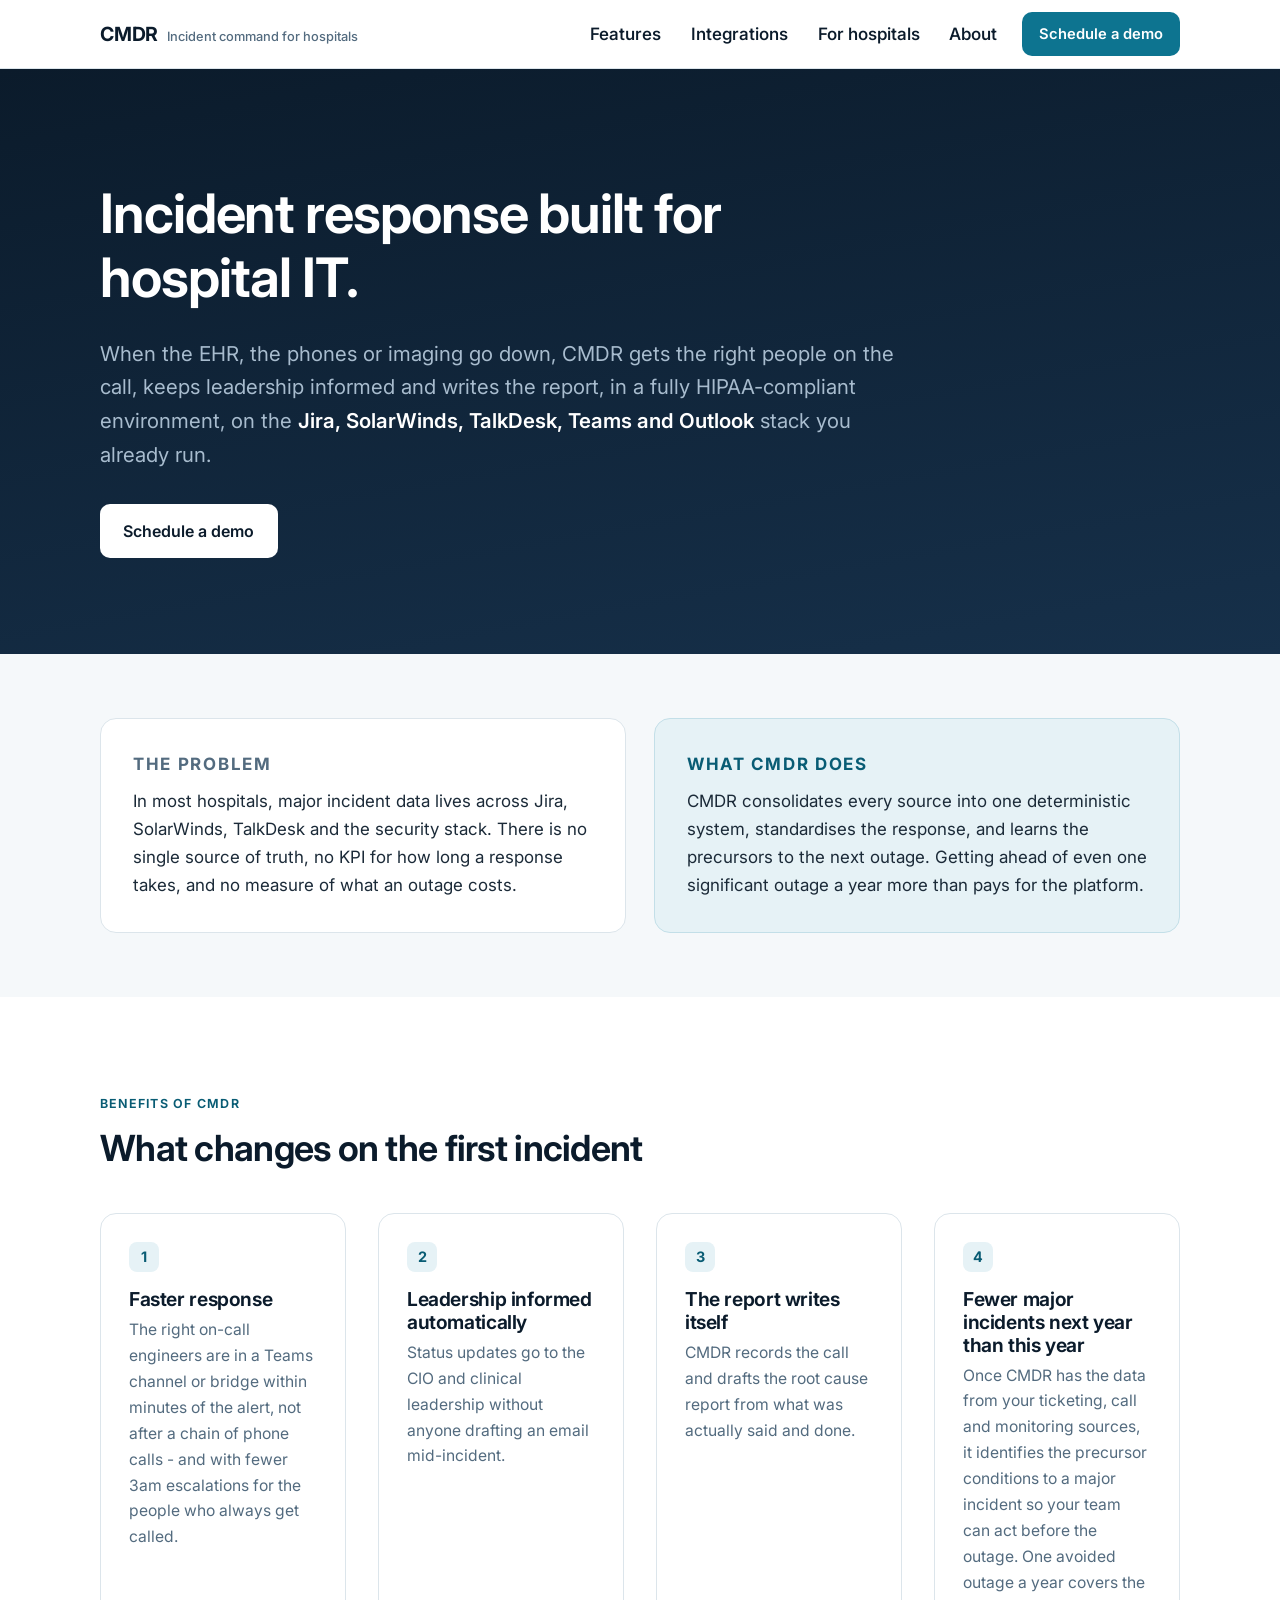
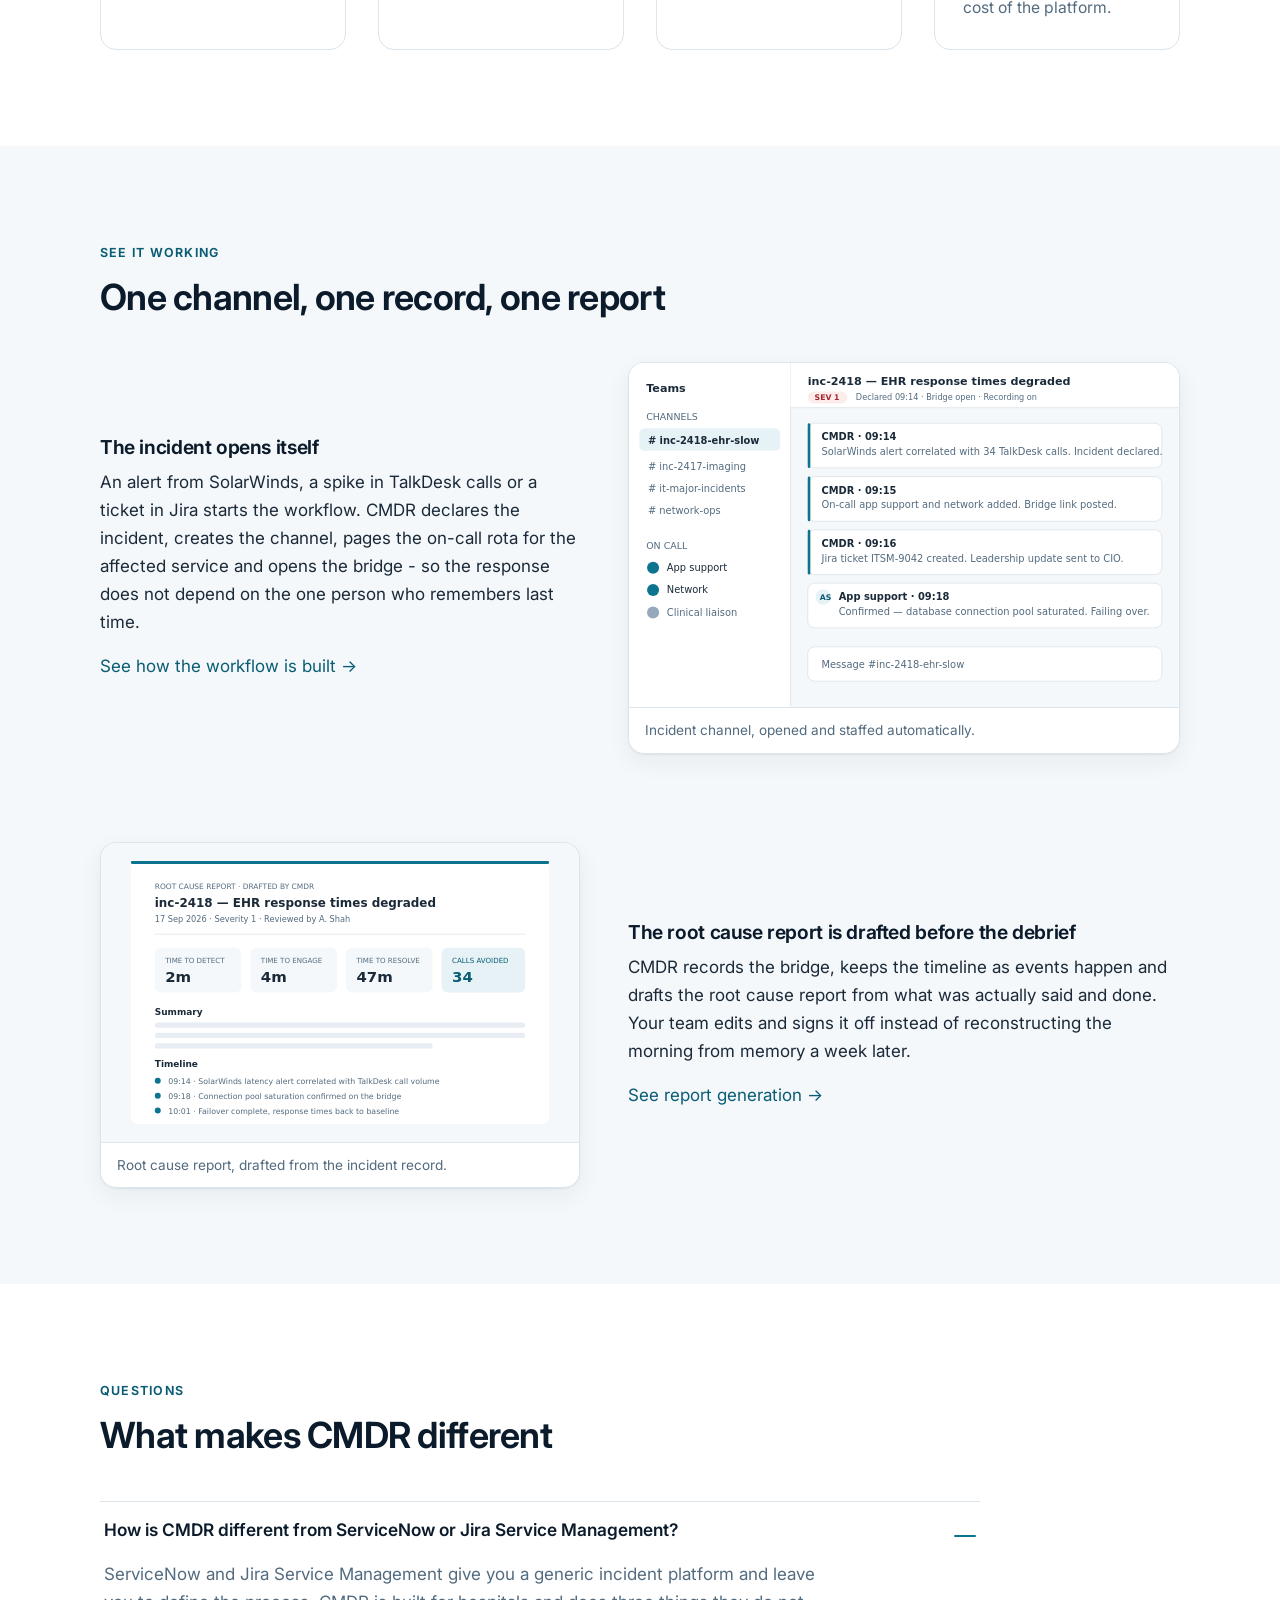
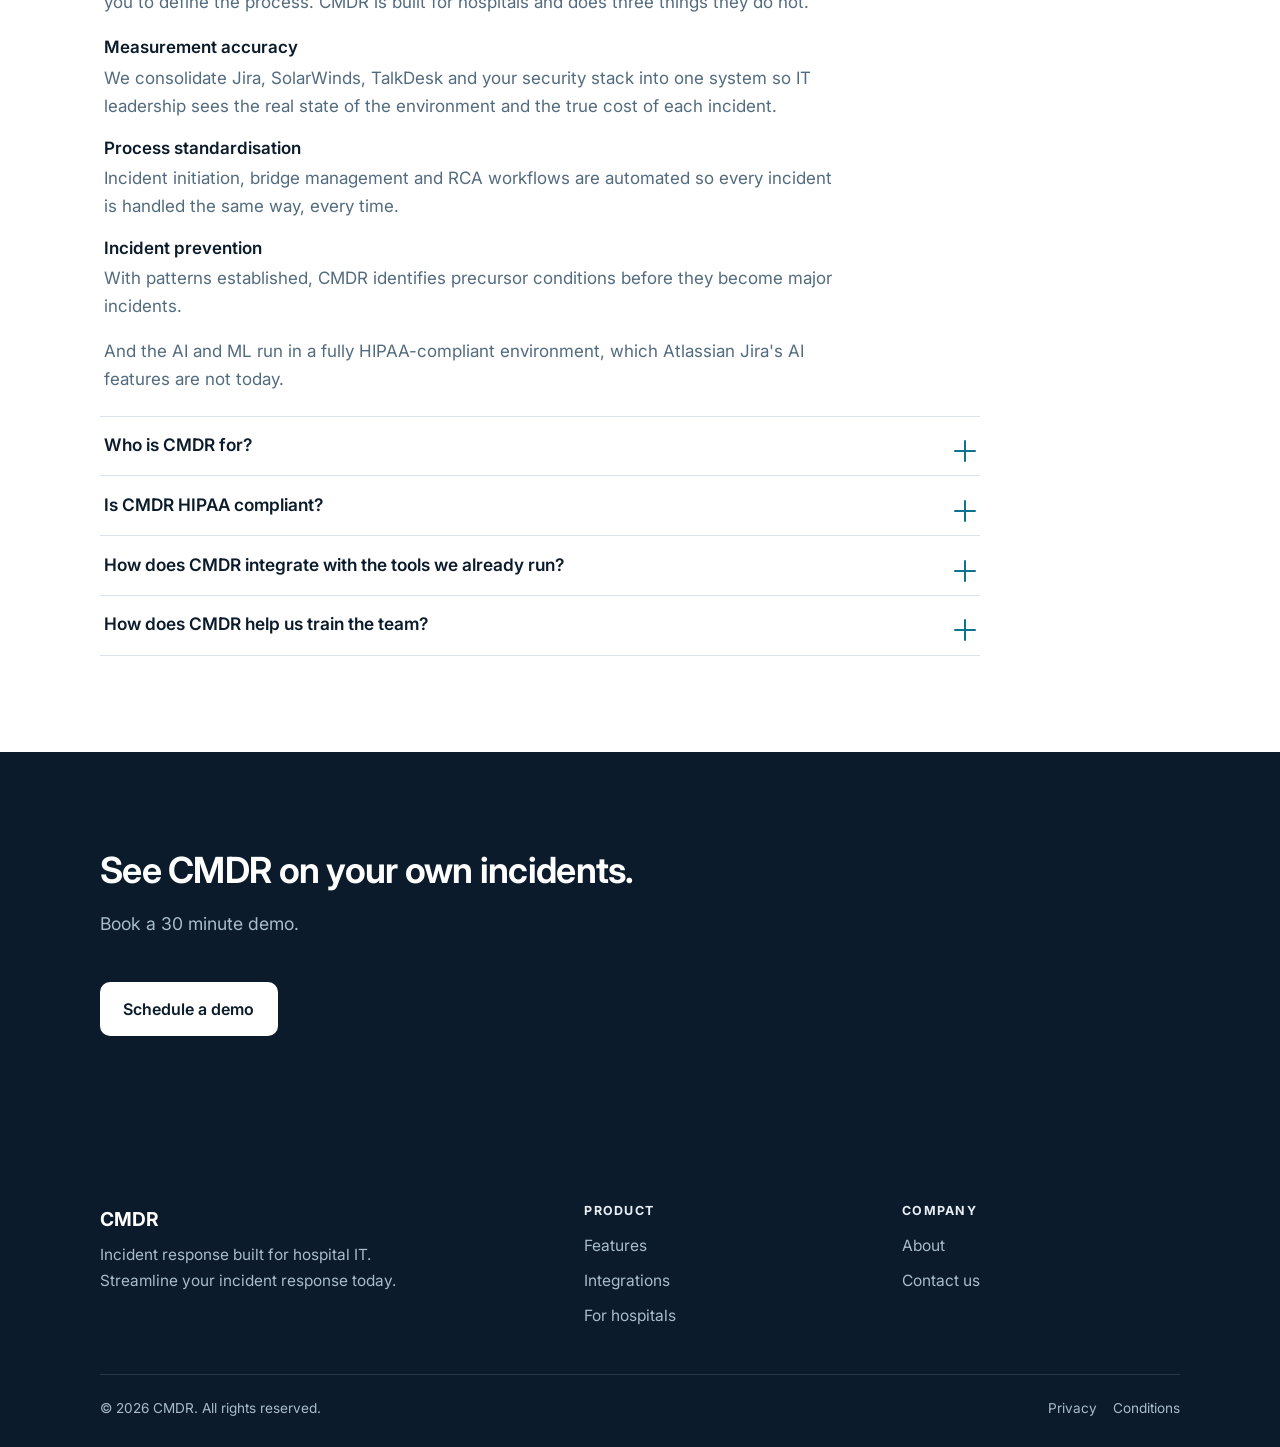
==== index.html @ bb186358 "Reposition site for hospital IT buyers Applies the suggestions in "CMDR website: suggested changes"." ====
<!DOCTYPE html>
<html lang="en">
<head>
  <meta charset="utf-8">
  <meta name="viewport" content="width=device-width, initial-scale=1">
  <title>CMDR - Incident Response Management for Hospitals</title>
  <meta name="description" content="CMDR is incident response built for hospital IT. When the EHR, the phones or imaging go down, CMDR gets the right people on the call, keeps leadership informed and writes the report - in a fully HIPAA-compliant environment.">
  <link rel="preconnect" href="https://fonts.googleapis.com">
  <link rel="preconnect" href="https://fonts.gstatic.com" crossorigin>
  <link rel="stylesheet" href="https://fonts.googleapis.com/css2?family=Inter:wght@400;500;600;700&display=swap">
  <link rel="stylesheet" href="assets/css/styles.css">
</head>
<body>
    <a class="visually-hidden" href="#main">Skip to content</a>

  <header class="site-header">
    <div class="wrap site-header__inner">
      <a class="brand" href="index.html">
        CMDR
        <span class="brand__tag">Incident command for hospitals</span>
      </a>

      <button class="nav-toggle" type="button" aria-controls="site-nav" aria-expanded="false">
        Menu
      </button>

      <!-- Product (Features, Integrations) / Healthcare / About / Schedule a demo -->
      <nav class="nav" id="site-nav" aria-label="Main">
        <ul class="nav__list">
          <li><a class="nav__link" href="features.html">Features</a></li>
          <li><a class="nav__link" href="integrations.html">Integrations</a></li>
          <li><a class="nav__link" href="healthcare.html">For hospitals</a></li>
          <li><a class="nav__link" href="about.html">About</a></li>
            <li class="nav__cta"><a class="btn btn--primary btn--sm" href="contact.html">Schedule a demo</a></li>
        </ul>
      </nav>
    </div>
  </header>

  <main id="main">

    <!-- Hero: one sentence on what CMDR is and who it is for, one call to action. -->
    <section class="hero">
      <div class="wrap">
        <h1>Incident response built for hospital IT.</h1>
        <p class="hero__sub">
          When the EHR, the phones or imaging go down, CMDR gets the right people
          on the call, keeps leadership informed and writes the report, in a fully
          HIPAA-compliant environment, on the <strong>Jira, SolarWinds, TalkDesk,
          Teams and Outlook</strong> stack you already run.
        </p>
        <div class="btn-row">
          <a class="btn btn--on-dark" href="contact.html">Schedule a demo</a>
        </div>
      </div>
    </section>

    <!-- Problem and proof. No figures yet: Phase 2 KPIs (Q1 FY27) will supply them. -->
    <section class="section section--tight section--alt">
      <div class="wrap">
        <div class="band">
          <div class="band__card">
            <p class="band__label">The problem</p>
            <p>
              In most hospitals, major incident data lives across Jira, SolarWinds,
              TalkDesk and the security stack. There is no single source of truth,
              no KPI for how long a response takes, and no measure of what an
              outage costs.
            </p>
          </div>
          <div class="band__card band__card--fix">
            <p class="band__label">What CMDR does</p>
            <p>
              CMDR consolidates every source into one deterministic system,
              standardises the response, and learns the precursors to the next
              outage. Getting ahead of even one significant outage a year more
              than pays for the platform.
            </p>
          </div>
        </div>
      </div>
    </section>

    <!-- PARTNERS / TRUST - PENDING CONFIRMATION: the MSA covers publishing results, which may
         not cover name and logo use on the website. Confirm with BCH, then
         uncomment. This is the single most convincing thing on the page for a
         peer hospital CIO, so it is worth chasing.
    <section class="section section--tight">
      <div class="wrap partners">
        <p class="partners__label">Founding Hospital Partner</p>
        <div class="partners__row">
          <div class="partners__item">
            <img src="assets/img/bch-logo.svg" alt="Boston Children's Hospital" width="220">
          </div>
          <div class="partners__item">
            <img src="assets/img/idha-logo.svg" alt="BCH Innovation and Digital Health Accelerator" width="200">
          </div>
        </div>
      </div>
    </section>
    -->

    <!-- Benefits: four concrete, hospital-specific items. -->
    <section class="section">
      <div class="wrap">
        <div class="section-head">
          <span class="eyebrow">Benefits of CMDR</span>
          <h2>What changes on the first incident</h2>
        </div>

        <div class="grid grid--4">
          <div class="card">
            <span class="card__num">1</span>
            <h3>Faster response</h3>
            <p>
              The right on-call engineers are in a Teams channel or bridge within
              minutes of the alert, not after a chain of phone calls - and with
              fewer 3am escalations for the people who always get called.
            </p>
          </div>
          <div class="card">
            <span class="card__num">2</span>
            <h3>Leadership informed automatically</h3>
            <p>
              Status updates go to the CIO and clinical leadership without anyone
              drafting an email mid-incident.
            </p>
          </div>
          <div class="card">
            <span class="card__num">3</span>
            <h3>The report writes itself</h3>
            <p>
              CMDR records the call and drafts the root cause report from what was
              actually said and done.
            </p>
          </div>
          <div class="card">
            <span class="card__num">4</span>
            <h3>Fewer major incidents next year than this year</h3>
            <p>
              Once CMDR has the data from your ticketing, call and monitoring
              sources, it identifies the precursor conditions to a major incident
              so your team can act before the outage. One avoided outage a year
              covers the cost of the platform.
            </p>
          </div>
        </div>
      </div>
    </section>

    <!-- The two most persuasive screens only; the rest live on features.html. -->
    <section class="section section--alt">
      <div class="wrap">
        <div class="section-head">
          <span class="eyebrow">See it working</span>
          <h2>One channel, one record, one report</h2>
        </div>

        <div class="media">
          <div class="media__text">
            <h3>The incident opens itself</h3>
            <p>
              An alert from SolarWinds, a spike in TalkDesk calls or a ticket in
              Jira starts the workflow. CMDR declares the incident, creates the
              channel, pages the on-call rota for the affected service and opens
              the bridge - so the response does not depend on the one person who
              remembers last time.
            </p>
            <p><a href="features.html">See how the workflow is built &rarr;</a></p>
          </div>
          <figure class="figure">
            <img src="assets/img/incident-channel.svg"
                 alt="A CMDR incident channel: the incident is declared from a correlated SolarWinds alert, on-call engineers are added, a bridge is opened and a Jira ticket is created."
                 width="640" height="400">
            <figcaption>Incident channel, opened and staffed automatically.</figcaption>
          </figure>
        </div>

        <div class="media media--flip">
          <div class="media__text">
            <h3>The root cause report is drafted before the debrief</h3>
            <p>
              CMDR records the bridge, keeps the timeline as events happen and
              drafts the root cause report from what was actually said and done.
              Your team edits and signs it off instead of reconstructing the
              morning from memory a week later.
            </p>
            <p><a href="features.html">See report generation &rarr;</a></p>
          </div>
          <figure class="figure">
            <img src="assets/img/incident-report.svg"
                 alt="A root cause report drafted by CMDR, showing time to detect, time to engage and time to resolve alongside a summary and timeline."
                 width="640" height="400">
            <figcaption>Root cause report, drafted from the incident record.</figcaption>
          </figure>
        </div>
      </div>
    </section>

    <!-- Positioned against ServiceNow and Jira Service Management. -->
    <section class="section">
      <div class="wrap">
        <div class="section-head">
          <span class="eyebrow">Questions</span>
          <h2>What makes CMDR different</h2>
        </div>

        <div class="accordion">
          <div class="accordion__item">
            <h3 style="margin:0;font-size:inherit;font-weight:inherit;letter-spacing:inherit">
              <button class="accordion__trigger" type="button" aria-controls="faq-1" aria-expanded="true">
                How is CMDR different from ServiceNow or Jira Service Management?
                <span class="accordion__icon" aria-hidden="true"></span>
              </button>
            </h3>
            <div class="accordion__panel" id="faq-1">
              <p>
                ServiceNow and Jira Service Management give you a generic incident
                platform and leave you to define the process. CMDR is built for
                hospitals and does three things they do not.
              </p>
              <dl>
                <dt>Measurement accuracy</dt>
                <dd>
                  We consolidate Jira, SolarWinds, TalkDesk and your security stack
                  into one system so IT leadership sees the real state of the
                  environment and the true cost of each incident.
                </dd>
                <dt>Process standardisation</dt>
                <dd>
                  Incident initiation, bridge management and RCA workflows are
                  automated so every incident is handled the same way, every time.
                </dd>
                <dt>Incident prevention</dt>
                <dd>
                  With patterns established, CMDR identifies precursor conditions
                  before they become major incidents.
                </dd>
              </dl>
              <p style="margin-top:1rem">
                And the AI and ML run in a fully HIPAA-compliant environment, which
                Atlassian Jira's AI features are not today.
              </p>
            </div>
          </div>

          <div class="accordion__item">
            <h3 style="margin:0;font-size:inherit;font-weight:inherit;letter-spacing:inherit">
              <button class="accordion__trigger" type="button" aria-controls="faq-2" aria-expanded="false">
                Who is CMDR for?
                <span class="accordion__icon" aria-hidden="true"></span>
              </button>
            </h3>
            <div class="accordion__panel" id="faq-2">
              <p>
                Hospital and health system IT. CMDR is designed for the CIO, the IT
                director and the service desk and infrastructure teams responsible
                for keeping clinical systems available - the EHR, imaging, the phone
                system and the network underneath them.
              </p>
            </div>
          </div>

          <div class="accordion__item">
            <h3 style="margin:0;font-size:inherit;font-weight:inherit;letter-spacing:inherit">
              <button class="accordion__trigger" type="button" aria-controls="faq-3" aria-expanded="false">
                Is CMDR HIPAA compliant?
                <span class="accordion__icon" aria-hidden="true"></span>
              </button>
            </h3>
            <div class="accordion__panel" id="faq-3">
              <p>
                Yes. CMDR leverages AI and machine learning in a fully
                HIPAA-compliant environment. Atlassian Jira's AI solutions are not
                currently HIPAA compliant.
              </p>
            </div>
          </div>

          <div class="accordion__item">
            <h3 style="margin:0;font-size:inherit;font-weight:inherit;letter-spacing:inherit">
              <button class="accordion__trigger" type="button" aria-controls="faq-4" aria-expanded="false">
                How does CMDR integrate with the tools we already run?
                <span class="accordion__icon" aria-hidden="true"></span>
              </button>
            </h3>
            <div class="accordion__panel" id="faq-4">
              <p>
                CMDR connects to the systems a hospital IT department already
                operates: <strong>Jira</strong> for ticket creation, categorisation,
                prioritisation, assignment and RCA tickets;
                <strong>SolarWinds</strong> for network monitoring;
                <strong>TalkDesk</strong> for the call centre;
                <strong>Microsoft Teams</strong> and Zoom for the response bridge;
                <strong>Outlook</strong> for automated IT alert email; and your
                security monitoring stack. Nothing is ripped out and replaced.
              </p>
              <p><a href="integrations.html">See the full integration list &rarr;</a></p>
            </div>
          </div>

          <div class="accordion__item">
            <h3 style="margin:0;font-size:inherit;font-weight:inherit;letter-spacing:inherit">
              <button class="accordion__trigger" type="button" aria-controls="faq-5" aria-expanded="false">
                How does CMDR help us train the team?
                <span class="accordion__icon" aria-hidden="true"></span>
              </button>
            </h3>
            <div class="accordion__panel" id="faq-5">
              <p>
                Because every incident follows the same standardised process and is
                recorded, CMDR becomes the training material. New IT staff learn the
                response from your own incidents rather than from a document, which
                shortens onboarding times and means the quality of the response no
                longer depends on who is on shift.
              </p>
            </div>
          </div>
        </div>
      </div>
    </section>

    <!-- Closing call to action. -->
    <section class="section section--dark">
      <div class="wrap">
        <div class="section-head">
          <h2>See CMDR on your own incidents.</h2>
          <p class="lede">Book a 30 minute demo.</p>
        </div>
        <div class="btn-row">
          <a class="btn btn--on-dark" href="contact.html">Schedule a demo</a>
        </div>
      </div>
    </section>

  </main>

    <footer class="site-footer">
    <div class="wrap">
      <div class="footer-top">
        <div class="footer-brand">
          <span class="footer-brand__name">CMDR</span>
          <p>Incident response built for hospital IT. Streamline your incident response today.</p>
          <!-- PENDING CONFIRMATION: enable once Boston Children's Hospital has
               approved use of its name on the website.
          <p style="margin-top:.6rem">Built in Boston with Boston Children's Hospital.</p>
          -->
        </div>

        <div class="footer-col">
          <h4>Product</h4>
          <ul>
            <li><a href="features.html">Features</a></li>
            <li><a href="integrations.html">Integrations</a></li>
            <li><a href="healthcare.html">For hospitals</a></li>
          </ul>
        </div>

        <div class="footer-col">
          <h4>Company</h4>
          <ul>
            <li><a href="about.html">About</a></li>
            <li><a href="contact.html">Contact us</a></li>
          </ul>
        </div>
      </div>

      <div class="footer-bottom">
        <span>&copy; 2026 CMDR. All rights reserved.</span>
        <span class="footer-legal">
          <a href="privacy.html">Privacy</a>
          <a href="terms.html">Conditions</a>
        </span>
      </div>
    </div>
  </footer>

  <script src="assets/js/main.js" defer></script>
</body>
</html>
---- assets/css/styles.css ----
/* ==========================================================================
   CMDR — incident response for hospital IT
   Design tokens + components. No build step; single stylesheet.
   ========================================================================== */

:root {
  --ink:          #0b1b2b;
  --ink-2:        #16304a;
  --accent:       #0d7490;
  --accent-dark:  #095c74;
  --accent-soft:  #e6f2f6;
  --surface:      #ffffff;
  --surface-alt:  #f5f8fa;
  --border:       #dce5eb;
  --text:         #1b2a38;
  --muted:        #536b7f;
  --on-dark:      #e8eef4;
  --on-dark-mute: #a8bcce;

  --radius:    10px;
  --radius-lg: 16px;
  --shadow:    0 1px 2px rgba(11, 27, 43, .06), 0 8px 24px rgba(11, 27, 43, .06);
  --shadow-lg: 0 2px 4px rgba(11, 27, 43, .06), 0 20px 48px rgba(11, 27, 43, .12);

  --gutter:  20px;
  --maxw:    1120px;
  --maxw-rd: 760px; /* reading measure */

  --font: "Inter", -apple-system, BlinkMacSystemFont, "Segoe UI", Roboto,
          "Helvetica Neue", Arial, sans-serif;
}

*, *::before, *::after { box-sizing: border-box; }

html { -webkit-text-size-adjust: 100%; scroll-behavior: smooth; }

body {
  margin: 0;
  font-family: var(--font);
  font-size: 17px;
  line-height: 1.65;
  color: var(--text);
  background: var(--surface);
  -webkit-font-smoothing: antialiased;
}

h1, h2, h3, h4 {
  margin: 0 0 .5em;
  line-height: 1.18;
  letter-spacing: -.02em;
  color: var(--ink);
  font-weight: 650;
}
h1 { font-size: clamp(2.1rem, 5.2vw, 3.4rem); }
h2 { font-size: clamp(1.6rem, 3.4vw, 2.25rem); }
h3 { font-size: 1.2rem; }
p  { margin: 0 0 1rem; }
p:last-child { margin-bottom: 0; }

a { color: var(--accent-dark); text-decoration: none; }
a:hover { text-decoration: underline; }

img, svg { max-width: 100%; height: auto; display: block; }

:focus-visible {
  outline: 3px solid var(--accent);
  outline-offset: 2px;
  border-radius: 4px;
}

.visually-hidden {
  position: absolute; width: 1px; height: 1px;
  margin: -1px; padding: 0; overflow: hidden;
  clip: rect(0 0 0 0); white-space: nowrap; border: 0;
}

/* --------------------------------------------------------------- layout -- */

.wrap {
  width: 100%;
  max-width: var(--maxw);
  margin-inline: auto;
  padding-inline: var(--gutter);
}

.section { padding: clamp(56px, 8vw, 96px) 0; }
.section--tight { padding: clamp(40px, 5vw, 64px) 0; }
.section--alt { background: var(--surface-alt); }
.section--dark { background: var(--ink); color: var(--on-dark); }
.section--dark h2, .section--dark h3 { color: #fff; }
.section--dark p { color: var(--on-dark-mute); }
.section + .section { border-top: 1px solid transparent; }

.eyebrow {
  display: block;
  font-size: .78rem;
  font-weight: 650;
  letter-spacing: .1em;
  text-transform: uppercase;
  color: var(--accent-dark);
  margin-bottom: .75rem;
}
.section--dark .eyebrow { color: #6fc6de; }

.lede { font-size: 1.1rem; color: var(--muted); max-width: var(--maxw-rd); }
.section--dark .lede { color: var(--on-dark-mute); }

.section-head { max-width: var(--maxw-rd); margin-bottom: clamp(28px, 4vw, 44px); }

.grid { display: grid; gap: clamp(20px, 3vw, 32px); }
@media (min-width: 720px) {
  .grid--2 { grid-template-columns: repeat(2, 1fr); }
  .grid--3 { grid-template-columns: repeat(3, 1fr); }
  .grid--4 { grid-template-columns: repeat(2, 1fr); }
}
@media (min-width: 1000px) {
  .grid--4 { grid-template-columns: repeat(4, 1fr); }
}
.grid--cards { grid-template-columns: repeat(auto-fit, minmax(230px, 1fr)); }

/* --------------------------------------------------------------- buttons -- */

.btn {
  display: inline-flex;
  align-items: center;
  gap: .5rem;
  padding: .8rem 1.4rem;
  border: 1px solid transparent;
  border-radius: var(--radius);
  font: inherit;
  font-weight: 600;
  font-size: 1rem;
  cursor: pointer;
  text-decoration: none;
  transition: background-color .15s ease, border-color .15s ease, color .15s ease;
}
.btn:hover { text-decoration: none; }

.btn--primary { background: var(--accent); color: #fff; }
.btn--primary:hover { background: var(--accent-dark); }

.btn--ghost { background: transparent; color: var(--ink); border-color: var(--border); }
.btn--ghost:hover { border-color: var(--accent); color: var(--accent-dark); }

.btn--on-dark { background: #fff; color: var(--ink); }
.btn--on-dark:hover { background: var(--accent-soft); }

.btn--sm { padding: .55rem 1rem; font-size: .92rem; }

.btn-row { display: flex; flex-wrap: wrap; gap: 12px; align-items: center; }

/* ---------------------------------------------------------------- header -- */

.site-header {
  position: sticky;
  top: 0;
  z-index: 50;
  /* Opaque by default: where backdrop-filter is unsupported, a translucent
     header lets scrolled content bleed through it. */
  background: var(--surface);
  border-bottom: 1px solid var(--border);
}
@supports (backdrop-filter: blur(8px)) {
  .site-header {
    background: rgba(255, 255, 255, .88);
    backdrop-filter: blur(10px);
  }
}
.site-header__inner {
  display: flex;
  align-items: center;
  gap: 16px;
  min-height: 68px;
}

.brand {
  display: inline-flex;
  align-items: baseline;
  gap: .55rem;
  font-weight: 700;
  font-size: 1.22rem;
  letter-spacing: -.01em;
  color: var(--ink);
  margin-right: auto;
}
.brand:hover { text-decoration: none; }
.brand__tag {
  font-size: .8rem;
  font-weight: 500;
  letter-spacing: 0;
  color: var(--muted);
  white-space: nowrap;
}
@media (max-width: 600px) { .brand__tag { display: none; } }

.nav-toggle {
  display: inline-flex;
  align-items: center;
  gap: .5rem;
  margin-left: auto;
  padding: .5rem .8rem;
  background: transparent;
  border: 1px solid var(--border);
  border-radius: var(--radius);
  font: inherit;
  font-size: .95rem;
  color: var(--ink);
  cursor: pointer;
}
@media (min-width: 900px) { .nav-toggle { display: none; } }

.nav { display: none; }
.nav[data-open="true"] { display: block; }
.nav__list {
  list-style: none;
  margin: 0;
  padding: 0 0 16px;
  display: flex;
  flex-direction: column;
  gap: 2px;
}
.nav__link {
  display: block;
  padding: .6rem .2rem;
  font-weight: 550;
  color: var(--ink);
}
.nav__link:hover { color: var(--accent-dark); text-decoration: none; }
.nav__link[aria-current="page"] { color: var(--accent-dark); }
.nav__cta { margin-top: 8px; }

@media (min-width: 900px) {
  .nav { display: block !important; margin-left: auto; }
  .nav__list { flex-direction: row; align-items: center; gap: 4px; padding: 0; }
  .nav__link { padding: .5rem .8rem; border-radius: var(--radius); }
  .nav__cta { margin: 0 0 0 8px; }
}

/* ------------------------------------------------------------------ hero -- */

.hero {
  background: linear-gradient(170deg, var(--ink) 0%, var(--ink-2) 100%);
  color: var(--on-dark);
  padding: clamp(64px, 9vw, 112px) 0 clamp(56px, 8vw, 96px);
}
.hero h1 { color: #fff; max-width: 18ch; }
.hero__sub {
  font-size: clamp(1.05rem, 1.8vw, 1.28rem);
  color: var(--on-dark-mute);
  max-width: 62ch;
  margin-bottom: 2rem;
}
.hero__sub strong { color: #fff; font-weight: 600; }
.hero__note {
  margin-top: 1.5rem;
  font-size: .95rem;
  color: var(--on-dark-mute);
}

/* ------------------------------------------------------- problem / proof -- */

.band { display: grid; gap: clamp(20px, 3vw, 28px); }
@media (min-width: 820px) { .band { grid-template-columns: 1fr 1fr; } }

.band__card {
  padding: clamp(24px, 3vw, 32px);
  border: 1px solid var(--border);
  border-radius: var(--radius-lg);
  background: var(--surface);
}
.band__card--fix {
  background: var(--accent-soft);
  border-color: #c3dfe8;
}
.band__label {
  font-size: .78rem;
  font-weight: 700;
  letter-spacing: .1em;
  text-transform: uppercase;
  color: var(--muted);
  margin-bottom: .6rem;
}
.band__card--fix .band__label { color: var(--accent-dark); }
.band__card p { font-size: 1.06rem; }

/* --------------------------------------------------------------- partners -- */

.partners { text-align: center; }
.partners__label {
  font-size: .8rem;
  font-weight: 650;
  letter-spacing: .1em;
  text-transform: uppercase;
  color: var(--muted);
  margin-bottom: 1rem;
}
.partners__row {
  display: flex;
  flex-wrap: wrap;
  gap: clamp(24px, 5vw, 56px);
  align-items: center;
  justify-content: center;
}
.partners__item { font-weight: 600; color: var(--ink); }

/* ---------------------------------------------------------------- cards --- */

.card {
  padding: clamp(22px, 2.6vw, 28px);
  background: var(--surface);
  border: 1px solid var(--border);
  border-radius: var(--radius-lg);
  height: 100%;
}
.card h3 { margin-bottom: .4rem; }
.card p { color: var(--muted); font-size: .98rem; }
.card__num {
  display: inline-flex;
  align-items: center;
  justify-content: center;
  width: 30px; height: 30px;
  margin-bottom: 1rem;
  border-radius: 8px;
  background: var(--accent-soft);
  color: var(--accent-dark);
  font-size: .9rem;
  font-weight: 700;
}
.section--dark .card {
  background: rgba(255, 255, 255, .04);
  border-color: rgba(255, 255, 255, .14);
}
.section--dark .card p { color: var(--on-dark-mute); }
.section--dark .card__num { background: rgba(111, 198, 222, .16); color: #8fd6e8; }

/* ------------------------------------------------------------- accordion -- */

.accordion { border-top: 1px solid var(--border); max-width: 880px; }
.accordion__item { border-bottom: 1px solid var(--border); }
.accordion__trigger {
  display: flex;
  align-items: flex-start;
  gap: 1rem;
  width: 100%;
  padding: 1.15rem .25rem;
  background: none;
  border: 0;
  font: inherit;
  font-size: 1.08rem;
  font-weight: 600;
  color: var(--ink);
  text-align: left;
  cursor: pointer;
}
.accordion__trigger:hover { color: var(--accent-dark); }
.accordion__icon {
  flex: none;
  margin-left: auto;
  width: 22px; height: 22px;
  position: relative;
  translate: 0 4px;
}
.accordion__icon::before,
.accordion__icon::after {
  content: "";
  position: absolute;
  inset: 50% 0 auto 0;
  height: 2px;
  background: var(--accent);
  border-radius: 2px;
  transition: transform .18s ease;
}
.accordion__icon::after { rotate: 90deg; }
.accordion__trigger[aria-expanded="true"] .accordion__icon::after { transform: scaleX(0); }
.accordion__panel { padding: 0 3rem 1.4rem .25rem; max-width: 72ch; }
.accordion__panel[hidden] { display: none; }
.accordion__panel p { color: var(--muted); }
.accordion__panel dt { font-weight: 600; color: var(--ink); margin-top: .85rem; }
.accordion__panel dd { margin: .15rem 0 0; color: var(--muted); }

/* ------------------------------------------------------------ media rows -- */

.media {
  display: grid;
  gap: clamp(24px, 4vw, 48px);
  align-items: center;
}
@media (min-width: 900px) {
  .media { grid-template-columns: 1fr 1.15fr; }
  .media--flip .media__text { order: 2; }
}
.media + .media { margin-top: clamp(48px, 7vw, 88px); }
.media__text { max-width: 54ch; }

.figure {
  margin: 0;
  border: 1px solid var(--border);
  border-radius: var(--radius-lg);
  background: var(--surface-alt);
  box-shadow: var(--shadow);
  overflow: hidden;
}
.figure svg { width: 100%; height: auto; display: block; }
.figure figcaption {
  padding: .7rem 1rem;
  border-top: 1px solid var(--border);
  font-size: .85rem;
  color: var(--muted);
  background: var(--surface);
}

/* ------------------------------------------------------------- timeline -- */

.phase { position: relative; padding-left: 1.75rem; }
.phase::before {
  content: "";
  position: absolute;
  left: 0; top: .55rem;
  width: 11px; height: 11px;
  border-radius: 50%;
  background: var(--accent);
}
.phase::after {
  content: "";
  position: absolute;
  left: 5px; top: 1.6rem; bottom: -1.4rem;
  width: 1px;
  background: var(--border);
}
.phase:last-child::after { display: none; }
.phase + .phase { margin-top: clamp(28px, 3vw, 40px); }
.phase__year {
  font-size: .8rem;
  font-weight: 700;
  letter-spacing: .08em;
  text-transform: uppercase;
  color: var(--accent-dark);
}
.phase h3 { margin: .15rem 0 .35rem; }
.phase p { color: var(--muted); max-width: 66ch; }

.tag {
  display: inline-block;
  margin-left: .6rem;
  padding: .12rem .5rem;
  border: 1px solid var(--border);
  border-radius: 999px;
  background: var(--surface-alt);
  font-size: .72rem;
  font-weight: 650;
  letter-spacing: .04em;
  text-transform: uppercase;
  color: var(--muted);
  vertical-align: 2px;
}

/* ----------------------------------------------------------- integrations -- */

.integration {
  display: flex;
  flex-direction: column;
  gap: .9rem;
  align-items: flex-start;
  padding: clamp(20px, 2.4vw, 26px);
  background: var(--surface);
  border: 1px solid var(--border);
  border-radius: var(--radius-lg);
  height: 100%;
}
.integration__mark {
  flex: none;
  width: 40px; height: 40px;
  display: grid;
  place-items: center;
  border-radius: 9px;
  background: var(--accent-soft);
  color: var(--accent-dark);
  font-size: .82rem;
  font-weight: 700;
}
.integration h3 { font-size: 1.05rem; margin-bottom: .25rem; }
.integration p { margin: 0; font-size: .95rem; color: var(--muted); }

.status-note {
  display: flex;
  gap: .75rem;
  max-width: var(--maxw-rd);
  margin-top: clamp(28px, 3vw, 36px);
  padding: 1rem 1.15rem;
  border: 1px solid var(--border);
  border-left: 3px solid var(--accent);
  border-radius: var(--radius);
  background: var(--surface-alt);
  font-size: .95rem;
  color: var(--muted);
}

/* ------------------------------------------------------------------ team -- */

.person {
  padding: clamp(20px, 2.4vw, 26px);
  border: 1px solid var(--border);
  border-radius: var(--radius-lg);
  background: var(--surface);
  height: 100%;
}
.person h3 { margin-bottom: .1rem; font-size: 1.1rem; }
.person__role {
  display: block;
  margin-bottom: .75rem;
  font-size: .92rem;
  font-weight: 600;
  color: var(--accent-dark);
}
.person p { font-size: .96rem; color: var(--muted); }

/* ------------------------------------------------------------------ form -- */

.form-card {
  padding: clamp(24px, 3.4vw, 40px);
  background: var(--surface);
  border: 1px solid var(--border);
  border-radius: var(--radius-lg);
  box-shadow: var(--shadow);
}
.field { margin-bottom: 1.1rem; }
.field label {
  display: block;
  margin-bottom: .35rem;
  font-size: .92rem;
  font-weight: 600;
  color: var(--ink);
}
.field .hint { font-weight: 400; color: var(--muted); }
.field input,
.field select,
.field textarea {
  width: 100%;
  padding: .7rem .85rem;
  font: inherit;
  font-size: 1rem;
  color: var(--text);
  background: var(--surface);
  border: 1px solid var(--border);
  border-radius: var(--radius);
}
.field textarea { min-height: 120px; resize: vertical; }
.field input:focus, .field select:focus, .field textarea:focus { border-color: var(--accent); }
.field-row { display: grid; gap: 1.1rem; }
@media (min-width: 560px) { .field-row { grid-template-columns: 1fr 1fr; } }
.form-foot { margin-top: .5rem; font-size: .88rem; color: var(--muted); }

/* ---------------------------------------------------------------- footer -- */

.site-footer {
  background: var(--ink);
  color: var(--on-dark-mute);
  padding: clamp(48px, 6vw, 72px) 0 28px;
}
.site-footer a { color: var(--on-dark-mute); }
.site-footer a:hover { color: #fff; }

.footer-top {
  display: grid;
  gap: clamp(28px, 4vw, 40px);
  padding-bottom: clamp(32px, 4vw, 44px);
  border-bottom: 1px solid rgba(255, 255, 255, .12);
}
@media (min-width: 760px) {
  .footer-top { grid-template-columns: 1.6fr 1fr 1fr; }
}
.footer-brand__name {
  display: block;
  font-size: 1.2rem;
  font-weight: 700;
  color: #fff;
  margin-bottom: .4rem;
}
.footer-brand p { max-width: 34ch; font-size: .96rem; }

.footer-col h4 {
  font-size: .78rem;
  font-weight: 700;
  letter-spacing: .1em;
  text-transform: uppercase;
  color: var(--on-dark);
  margin-bottom: .75rem;
}
.footer-col ul { list-style: none; margin: 0; padding: 0; }
.footer-col li + li { margin-top: .45rem; }
.footer-col a { font-size: .97rem; }

.footer-bottom {
  display: flex;
  flex-wrap: wrap;
  gap: .75rem 1.5rem;
  align-items: center;
  padding-top: 22px;
  font-size: .85rem;
}
.footer-legal { display: flex; flex-wrap: wrap; gap: 1rem; margin-left: auto; }
.footer-legal a { font-size: .85rem; }

@media (prefers-reduced-motion: reduce) {
  html { scroll-behavior: auto; }
  * { transition-duration: .01ms !important; }
}

/* A page title that is a full sentence rather than a headline needs a
   smaller size than the display h1. */
.h1-sentence {
  font-size: clamp(1.65rem, 3vw, 2.15rem);
  max-width: 28ch;
}

/* Visibly unfinished content, so a placeholder can never be published by
   accident. Remove the element along with the class when the copy lands. */
.todo {
  margin: 0;
  padding: .7rem .85rem;
  border: 1px dashed #c2b18a;
  border-radius: var(--radius);
  background: #fdf8ec;
  font-size: .88rem;
  color: #7a6430;
}
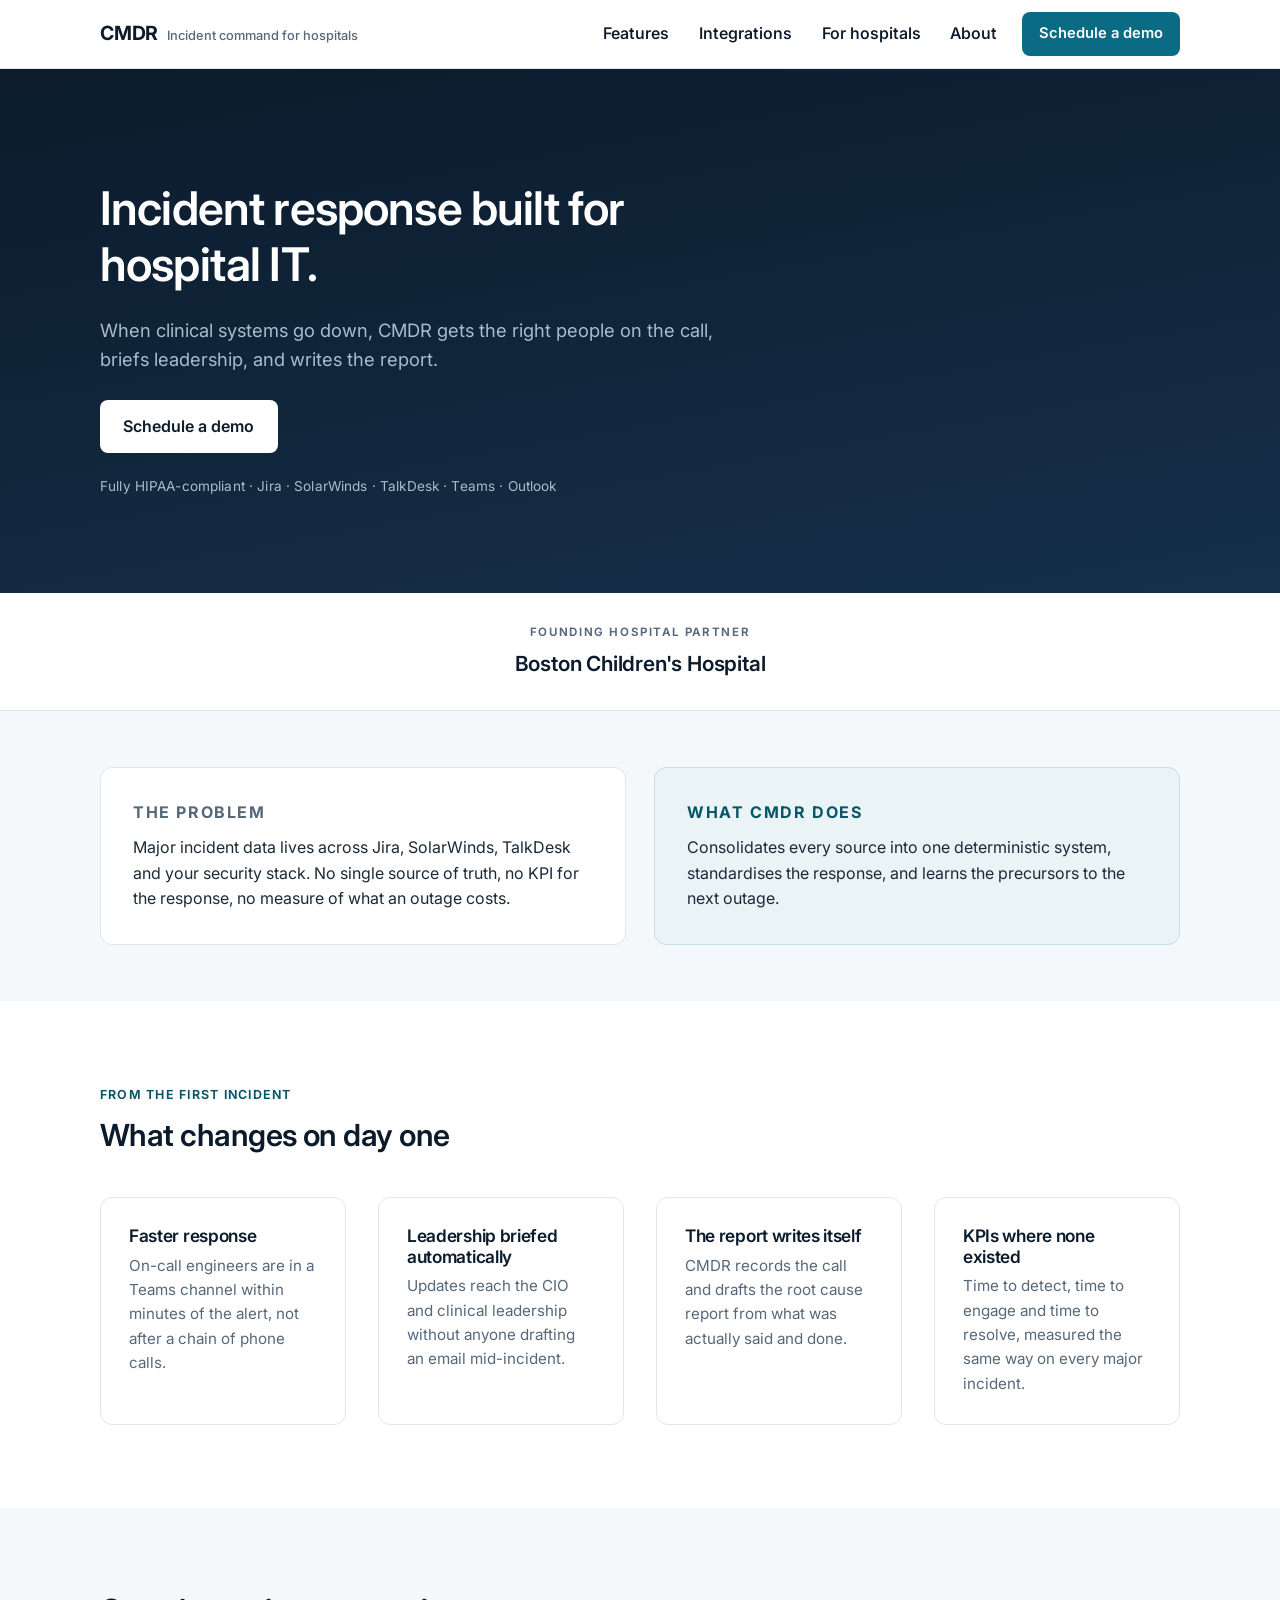
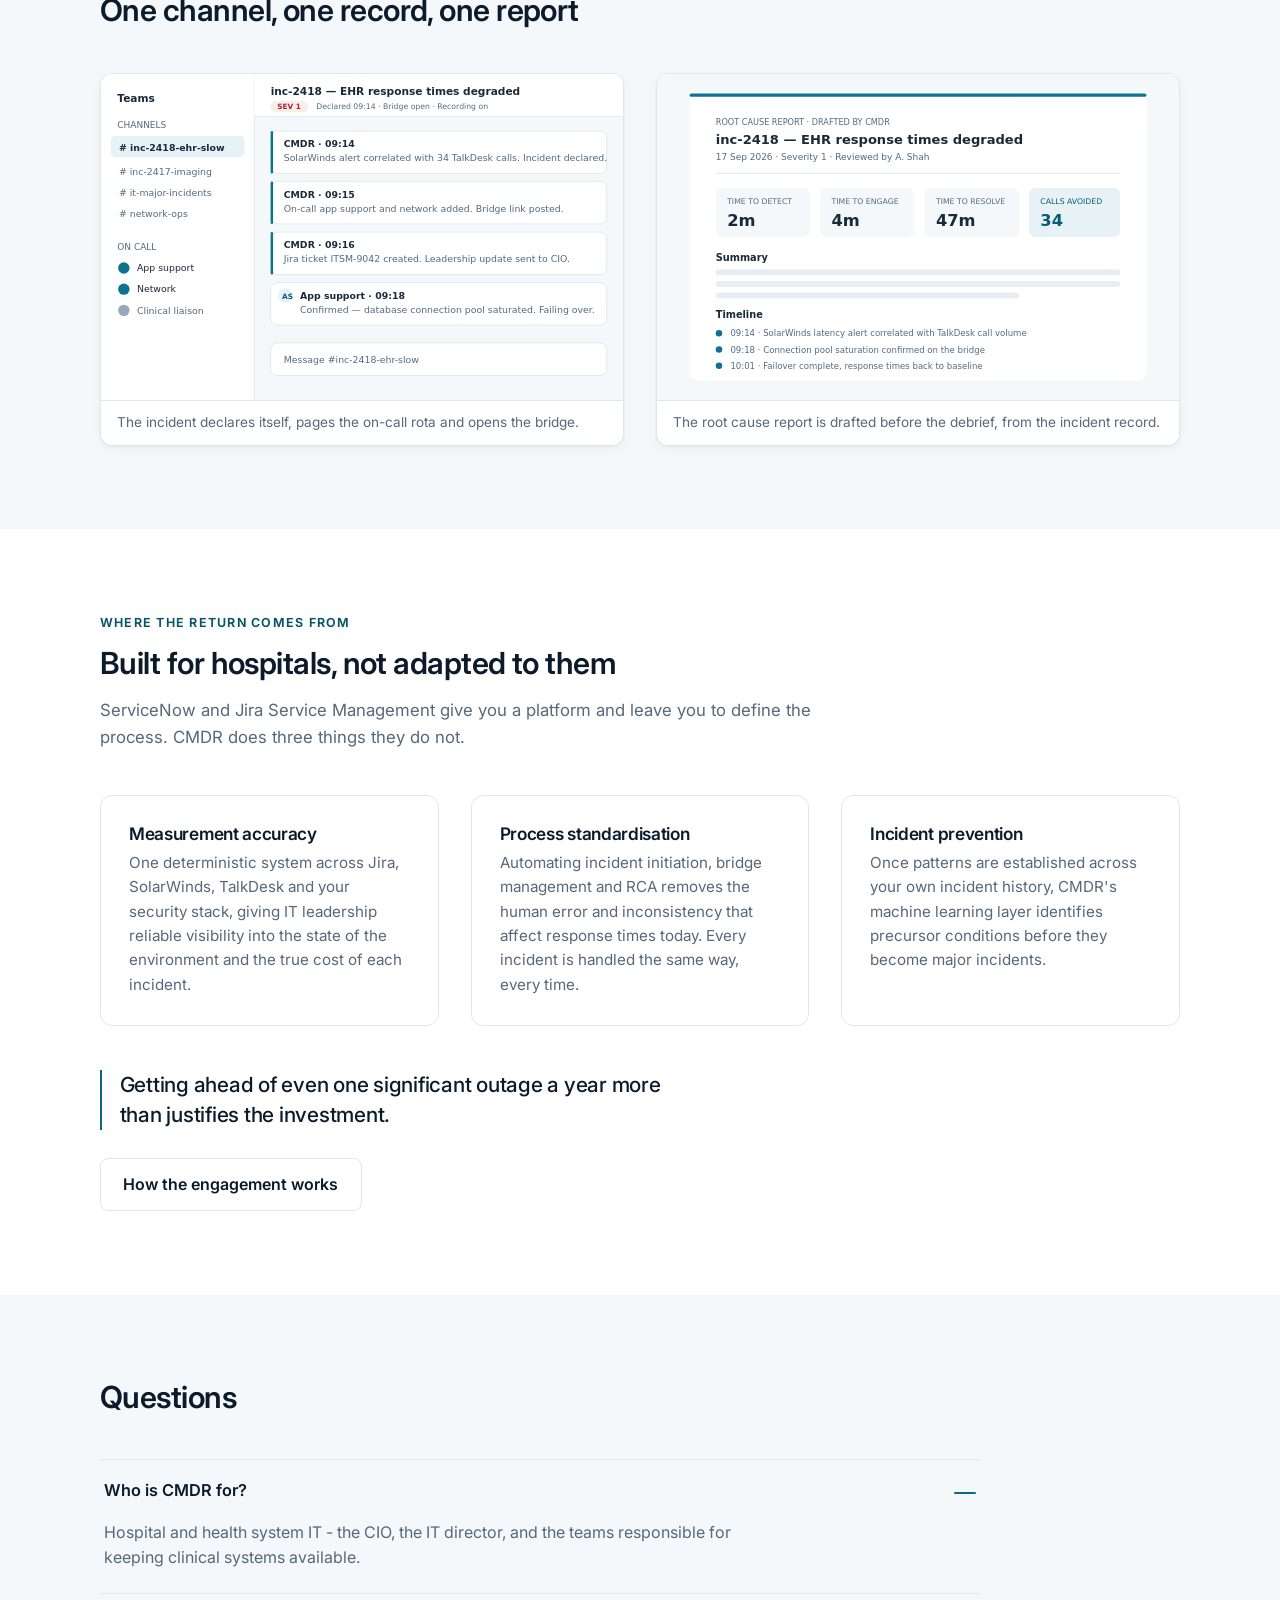
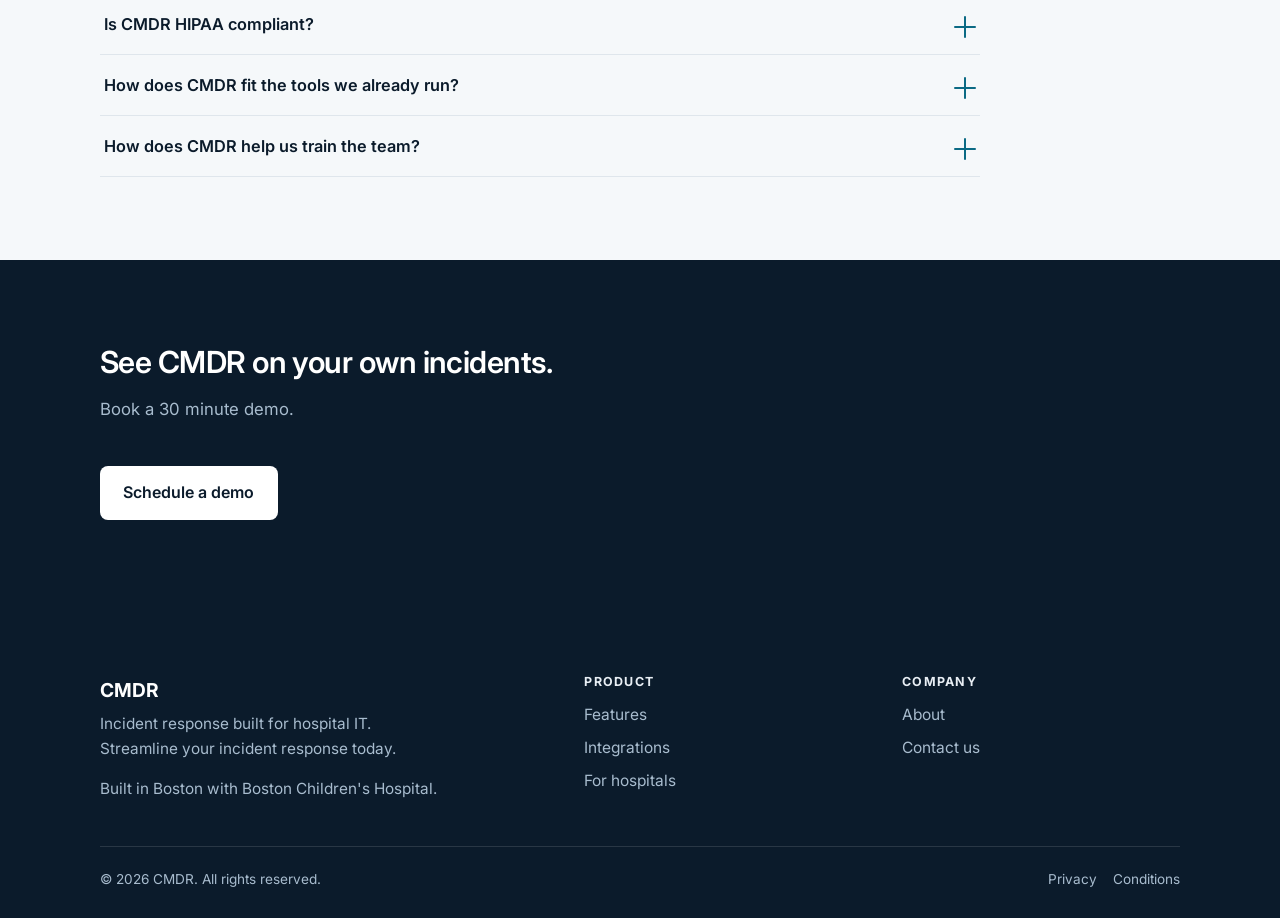
==== commit ac1daa8e: "Tighten copy, add BCH partner and the savings story from the deck Professionalism and concision pass" ====
--- a/index.html
+++ b/index.html
@@ -4,7 +4,7 @@
   <meta charset="utf-8">
   <meta name="viewport" content="width=device-width, initial-scale=1">
   <title>CMDR - Incident Response Management for Hospitals</title>
-  <meta name="description" content="CMDR is incident response built for hospital IT. When the EHR, the phones or imaging go down, CMDR gets the right people on the call, keeps leadership informed and writes the report - in a fully HIPAA-compliant environment.">
+  <meta name="description" content="CMDR is incident response built for hospital IT. One system across Jira, SolarWinds, TalkDesk and Teams - with AI and machine learning in a fully HIPAA-compliant environment.">
   <link rel="preconnect" href="https://fonts.googleapis.com">
   <link rel="preconnect" href="https://fonts.gstatic.com" crossorigin>
   <link rel="stylesheet" href="https://fonts.googleapis.com/css2?family=Inter:wght@400;500;600;700&display=swap">
@@ -24,14 +24,15 @@
         Menu
       </button>
 
-      <!-- Product (Features, Integrations) / Healthcare / About / Schedule a demo -->
+      <!-- §6: Product (Features, Integrations) / Healthcare / About / Schedule a demo -->
       <nav class="nav" id="site-nav" aria-label="Main">
         <ul class="nav__list">
           <li><a class="nav__link" href="features.html">Features</a></li>
           <li><a class="nav__link" href="integrations.html">Integrations</a></li>
           <li><a class="nav__link" href="healthcare.html">For hospitals</a></li>
           <li><a class="nav__link" href="about.html">About</a></li>
-            <li class="nav__cta"><a class="btn btn--primary btn--sm" href="contact.html">Schedule a demo</a></li>
+          <!-- §7: every demo call to action points at /contact, no on-page anchors. -->
+          <li class="nav__cta"><a class="btn btn--primary btn--sm" href="contact.html">Schedule a demo</a></li>
         </ul>
       </nav>
     </div>
@@ -39,236 +40,180 @@
 
   <main id="main">
 
-    <!-- Hero: one sentence on what CMDR is and who it is for, one call to action. -->
     <section class="hero">
       <div class="wrap">
         <h1>Incident response built for hospital IT.</h1>
         <p class="hero__sub">
-          When the EHR, the phones or imaging go down, CMDR gets the right people
-          on the call, keeps leadership informed and writes the report, in a fully
-          HIPAA-compliant environment, on the <strong>Jira, SolarWinds, TalkDesk,
-          Teams and Outlook</strong> stack you already run.
+          When clinical systems go down, CMDR gets the right people on the call,
+          briefs leadership, and writes the report.
         </p>
         <div class="btn-row">
           <a class="btn btn--on-dark" href="contact.html">Schedule a demo</a>
         </div>
-      </div>
-    </section>
-
-    <!-- Problem and proof. No figures yet: Phase 2 KPIs (Q1 FY27) will supply them. -->
+        <p class="hero__meta">
+          Fully HIPAA-compliant &middot; Jira &middot; SolarWinds &middot; TalkDesk
+          &middot; Teams &middot; Outlook
+        </p>
+      </div>
+    </section>
+
+    <section class="partner-strip">
+      <div class="wrap partners">
+        <p class="partners__label">Founding Hospital Partner</p>
+        <p class="partners__name">Boston Children's Hospital</p>
+      </div>
+    </section>
+
     <section class="section section--tight section--alt">
       <div class="wrap">
         <div class="band">
           <div class="band__card">
             <p class="band__label">The problem</p>
             <p>
-              In most hospitals, major incident data lives across Jira, SolarWinds,
-              TalkDesk and the security stack. There is no single source of truth,
-              no KPI for how long a response takes, and no measure of what an
-              outage costs.
+              Major incident data lives across Jira, SolarWinds, TalkDesk and your
+              security stack. No single source of truth, no KPI for the response,
+              no measure of what an outage costs.
             </p>
           </div>
           <div class="band__card band__card--fix">
             <p class="band__label">What CMDR does</p>
             <p>
-              CMDR consolidates every source into one deterministic system,
-              standardises the response, and learns the precursors to the next
-              outage. Getting ahead of even one significant outage a year more
-              than pays for the platform.
-            </p>
-          </div>
-        </div>
-      </div>
-    </section>
-
-    <!-- PARTNERS / TRUST - PENDING CONFIRMATION: the MSA covers publishing results, which may
-         not cover name and logo use on the website. Confirm with BCH, then
-         uncomment. This is the single most convincing thing on the page for a
-         peer hospital CIO, so it is worth chasing.
-    <section class="section section--tight">
-      <div class="wrap partners">
-        <p class="partners__label">Founding Hospital Partner</p>
-        <div class="partners__row">
-          <div class="partners__item">
-            <img src="assets/img/bch-logo.svg" alt="Boston Children's Hospital" width="220">
-          </div>
-          <div class="partners__item">
-            <img src="assets/img/idha-logo.svg" alt="BCH Innovation and Digital Health Accelerator" width="200">
-          </div>
-        </div>
-      </div>
-    </section>
-    -->
-
-    <!-- Benefits: four concrete, hospital-specific items. -->
+              Consolidates every source into one deterministic system, standardises
+              the response, and learns the precursors to the next outage.
+            </p>
+          </div>
+        </div>
+      </div>
+    </section>
+
     <section class="section">
       <div class="wrap">
         <div class="section-head">
-          <span class="eyebrow">Benefits of CMDR</span>
-          <h2>What changes on the first incident</h2>
-        </div>
-
+          <span class="eyebrow">From the first incident</span>
+          <h2>What changes on day one</h2>
+        </div>
         <div class="grid grid--4">
           <div class="card">
-            <span class="card__num">1</span>
             <h3>Faster response</h3>
-            <p>
-              The right on-call engineers are in a Teams channel or bridge within
-              minutes of the alert, not after a chain of phone calls - and with
-              fewer 3am escalations for the people who always get called.
-            </p>
-          </div>
-          <div class="card">
-            <span class="card__num">2</span>
-            <h3>Leadership informed automatically</h3>
-            <p>
-              Status updates go to the CIO and clinical leadership without anyone
-              drafting an email mid-incident.
-            </p>
-          </div>
-          <div class="card">
-            <span class="card__num">3</span>
+            <p>On-call engineers are in a Teams channel within minutes of the alert, not after a chain of phone calls.</p>
+          </div>
+          <div class="card">
+            <h3>Leadership briefed automatically</h3>
+            <p>Updates reach the CIO and clinical leadership without anyone drafting an email mid-incident.</p>
+          </div>
+          <div class="card">
             <h3>The report writes itself</h3>
-            <p>
-              CMDR records the call and drafts the root cause report from what was
-              actually said and done.
-            </p>
-          </div>
-          <div class="card">
-            <span class="card__num">4</span>
-            <h3>Fewer major incidents next year than this year</h3>
-            <p>
-              Once CMDR has the data from your ticketing, call and monitoring
-              sources, it identifies the precursor conditions to a major incident
-              so your team can act before the outage. One avoided outage a year
-              covers the cost of the platform.
-            </p>
-          </div>
-        </div>
-      </div>
-    </section>
-
-    <!-- The two most persuasive screens only; the rest live on features.html. -->
+            <p>CMDR records the call and drafts the root cause report from what was actually said and done.</p>
+          </div>
+          <div class="card">
+            <h3>KPIs where none existed</h3>
+            <p>Time to detect, time to engage and time to resolve, measured the same way on every major incident.</p>
+          </div>
+        </div>
+      </div>
+    </section>
+
     <section class="section section--alt">
       <div class="wrap">
         <div class="section-head">
-          <span class="eyebrow">See it working</span>
           <h2>One channel, one record, one report</h2>
         </div>
-
-        <div class="media">
-          <div class="media__text">
-            <h3>The incident opens itself</h3>
-            <p>
-              An alert from SolarWinds, a spike in TalkDesk calls or a ticket in
-              Jira starts the workflow. CMDR declares the incident, creates the
-              channel, pages the on-call rota for the affected service and opens
-              the bridge - so the response does not depend on the one person who
-              remembers last time.
-            </p>
-            <p><a href="features.html">See how the workflow is built &rarr;</a></p>
-          </div>
+        <div class="grid grid--2">
           <figure class="figure">
             <img src="assets/img/incident-channel.svg"
-                 alt="A CMDR incident channel: the incident is declared from a correlated SolarWinds alert, on-call engineers are added, a bridge is opened and a Jira ticket is created."
+                 alt="A CMDR incident channel: the incident declared from a correlated SolarWinds alert, on-call engineers added, the bridge opened and a Jira ticket created."
                  width="640" height="400">
-            <figcaption>Incident channel, opened and staffed automatically.</figcaption>
+            <figcaption>The incident declares itself, pages the on-call rota and opens the bridge.</figcaption>
           </figure>
-        </div>
-
-        <div class="media media--flip">
-          <div class="media__text">
-            <h3>The root cause report is drafted before the debrief</h3>
-            <p>
-              CMDR records the bridge, keeps the timeline as events happen and
-              drafts the root cause report from what was actually said and done.
-              Your team edits and signs it off instead of reconstructing the
-              morning from memory a week later.
-            </p>
-            <p><a href="features.html">See report generation &rarr;</a></p>
-          </div>
           <figure class="figure">
             <img src="assets/img/incident-report.svg"
                  alt="A root cause report drafted by CMDR, showing time to detect, time to engage and time to resolve alongside a summary and timeline."
                  width="640" height="400">
-            <figcaption>Root cause report, drafted from the incident record.</figcaption>
+            <figcaption>The root cause report is drafted before the debrief, from the incident record.</figcaption>
           </figure>
         </div>
       </div>
     </section>
 
-    <!-- Positioned against ServiceNow and Jira Service Management. -->
+    <!-- The three success measures from the CMDR vision deck, in the deck's
+         own order. Incident prevention is the long-term saving. -->
     <section class="section">
       <div class="wrap">
         <div class="section-head">
-          <span class="eyebrow">Questions</span>
-          <h2>What makes CMDR different</h2>
-        </div>
-
+          <span class="eyebrow">Where the return comes from</span>
+          <h2>Built for hospitals, not adapted to them</h2>
+          <p class="lede">
+            ServiceNow and Jira Service Management give you a platform and leave you
+            to define the process. CMDR does three things they do not.
+          </p>
+        </div>
+
+        <div class="grid grid--3">
+          <div class="card">
+            <h3>Measurement accuracy</h3>
+            <p>
+              One deterministic system across Jira, SolarWinds, TalkDesk and your
+              security stack, giving IT leadership reliable visibility into the state
+              of the environment and the true cost of each incident.
+            </p>
+          </div>
+          <div class="card">
+            <h3>Process standardisation</h3>
+            <p>
+              Automating incident initiation, bridge management and RCA removes the
+              human error and inconsistency that affect response times today. Every
+              incident is handled the same way, every time.
+            </p>
+          </div>
+          <div class="card">
+            <h3>Incident prevention</h3>
+            <p>
+              Once patterns are established across your own incident history, CMDR's
+              machine learning layer identifies precursor conditions before they
+              become major incidents.
+            </p>
+          </div>
+        </div>
+
+        <p class="pullquote">
+          Getting ahead of even one significant outage a year more than justifies the
+          investment.
+        </p>
+        <div class="btn-row">
+          <a class="btn btn--ghost" href="healthcare.html">How the engagement works</a>
+        </div>
+      </div>
+    </section>
+
+    <section class="section section--alt">
+      <div class="wrap">
+        <div class="section-head">
+          <h2>Questions</h2>
+        </div>
         <div class="accordion">
           <div class="accordion__item">
-            <h3 style="margin:0;font-size:inherit;font-weight:inherit;letter-spacing:inherit">
+            <h3 class="accordion__heading">
               <button class="accordion__trigger" type="button" aria-controls="faq-1" aria-expanded="true">
-                How is CMDR different from ServiceNow or Jira Service Management?
+                Who is CMDR for?
                 <span class="accordion__icon" aria-hidden="true"></span>
               </button>
             </h3>
             <div class="accordion__panel" id="faq-1">
               <p>
-                ServiceNow and Jira Service Management give you a generic incident
-                platform and leave you to define the process. CMDR is built for
-                hospitals and does three things they do not.
-              </p>
-              <dl>
-                <dt>Measurement accuracy</dt>
-                <dd>
-                  We consolidate Jira, SolarWinds, TalkDesk and your security stack
-                  into one system so IT leadership sees the real state of the
-                  environment and the true cost of each incident.
-                </dd>
-                <dt>Process standardisation</dt>
-                <dd>
-                  Incident initiation, bridge management and RCA workflows are
-                  automated so every incident is handled the same way, every time.
-                </dd>
-                <dt>Incident prevention</dt>
-                <dd>
-                  With patterns established, CMDR identifies precursor conditions
-                  before they become major incidents.
-                </dd>
-              </dl>
-              <p style="margin-top:1rem">
-                And the AI and ML run in a fully HIPAA-compliant environment, which
-                Atlassian Jira's AI features are not today.
+                Hospital and health system IT - the CIO, the IT director, and the
+                teams responsible for keeping clinical systems available.
               </p>
             </div>
           </div>
 
           <div class="accordion__item">
-            <h3 style="margin:0;font-size:inherit;font-weight:inherit;letter-spacing:inherit">
+            <h3 class="accordion__heading">
               <button class="accordion__trigger" type="button" aria-controls="faq-2" aria-expanded="false">
-                Who is CMDR for?
+                Is CMDR HIPAA compliant?
                 <span class="accordion__icon" aria-hidden="true"></span>
               </button>
             </h3>
             <div class="accordion__panel" id="faq-2">
-              <p>
-                Hospital and health system IT. CMDR is designed for the CIO, the IT
-                director and the service desk and infrastructure teams responsible
-                for keeping clinical systems available - the EHR, imaging, the phone
-                system and the network underneath them.
-              </p>
-            </div>
-          </div>
-
-          <div class="accordion__item">
-            <h3 style="margin:0;font-size:inherit;font-weight:inherit;letter-spacing:inherit">
-              <button class="accordion__trigger" type="button" aria-controls="faq-3" aria-expanded="false">
-                Is CMDR HIPAA compliant?
-                <span class="accordion__icon" aria-hidden="true"></span>
-              </button>
-            </h3>
-            <div class="accordion__panel" id="faq-3">
               <p>
                 Yes. CMDR leverages AI and machine learning in a fully
                 HIPAA-compliant environment. Atlassian Jira's AI solutions are not
@@ -278,41 +223,33 @@
           </div>
 
           <div class="accordion__item">
-            <h3 style="margin:0;font-size:inherit;font-weight:inherit;letter-spacing:inherit">
+            <h3 class="accordion__heading">
+              <button class="accordion__trigger" type="button" aria-controls="faq-3" aria-expanded="false">
+                How does CMDR fit the tools we already run?
+                <span class="accordion__icon" aria-hidden="true"></span>
+              </button>
+            </h3>
+            <div class="accordion__panel" id="faq-3">
+              <p>
+                CMDR connects to Jira, SolarWinds, TalkDesk, Microsoft Teams, Outlook
+                and your security monitoring stack. Nothing is ripped out and
+                replaced. <a href="integrations.html">See the integrations &rarr;</a>
+              </p>
+            </div>
+          </div>
+
+          <div class="accordion__item">
+            <h3 class="accordion__heading">
               <button class="accordion__trigger" type="button" aria-controls="faq-4" aria-expanded="false">
-                How does CMDR integrate with the tools we already run?
+                How does CMDR help us train the team?
                 <span class="accordion__icon" aria-hidden="true"></span>
               </button>
             </h3>
             <div class="accordion__panel" id="faq-4">
               <p>
-                CMDR connects to the systems a hospital IT department already
-                operates: <strong>Jira</strong> for ticket creation, categorisation,
-                prioritisation, assignment and RCA tickets;
-                <strong>SolarWinds</strong> for network monitoring;
-                <strong>TalkDesk</strong> for the call centre;
-                <strong>Microsoft Teams</strong> and Zoom for the response bridge;
-                <strong>Outlook</strong> for automated IT alert email; and your
-                security monitoring stack. Nothing is ripped out and replaced.
-              </p>
-              <p><a href="integrations.html">See the full integration list &rarr;</a></p>
-            </div>
-          </div>
-
-          <div class="accordion__item">
-            <h3 style="margin:0;font-size:inherit;font-weight:inherit;letter-spacing:inherit">
-              <button class="accordion__trigger" type="button" aria-controls="faq-5" aria-expanded="false">
-                How does CMDR help us train the team?
-                <span class="accordion__icon" aria-hidden="true"></span>
-              </button>
-            </h3>
-            <div class="accordion__panel" id="faq-5">
-              <p>
-                Because every incident follows the same standardised process and is
-                recorded, CMDR becomes the training material. New IT staff learn the
-                response from your own incidents rather than from a document, which
-                shortens onboarding times and means the quality of the response no
-                longer depends on who is on shift.
+                Every incident is handled the same way and recorded, so CMDR builds
+                training from your own incidents. Standardised processes shorten
+                onboarding for new IT staff.
               </p>
             </div>
           </div>
@@ -320,7 +257,6 @@
       </div>
     </section>
 
-    <!-- Closing call to action. -->
     <section class="section section--dark">
       <div class="wrap">
         <div class="section-head">
@@ -341,10 +277,7 @@
         <div class="footer-brand">
           <span class="footer-brand__name">CMDR</span>
           <p>Incident response built for hospital IT. Streamline your incident response today.</p>
-          <!-- PENDING CONFIRMATION: enable once Boston Children's Hospital has
-               approved use of its name on the website.
           <p style="margin-top:.6rem">Built in Boston with Boston Children's Hospital.</p>
-          -->
         </div>
 
         <div class="footer-col">
--- a/assets/css/styles.css
+++ b/assets/css/styles.css
@@ -6,20 +6,20 @@
 :root {
   --ink:          #0b1b2b;
   --ink-2:        #16304a;
-  --accent:       #0d7490;
-  --accent-dark:  #095c74;
-  --accent-soft:  #e6f2f6;
+  --accent:       #0b6a84;
+  --accent-dark:  #075565;
+  --accent-soft:  #eaf3f6;
   --surface:      #ffffff;
   --surface-alt:  #f5f8fa;
-  --border:       #dce5eb;
+  --border:       #dfe6ec;
   --text:         #1b2a38;
-  --muted:        #536b7f;
+  --muted:        #56687a;
   --on-dark:      #e8eef4;
   --on-dark-mute: #a8bcce;
 
-  --radius:    10px;
-  --radius-lg: 16px;
-  --shadow:    0 1px 2px rgba(11, 27, 43, .06), 0 8px 24px rgba(11, 27, 43, .06);
+  --radius:    8px;
+  --radius-lg: 12px;
+  --shadow:    0 1px 2px rgba(11, 27, 43, .04), 0 4px 12px rgba(11, 27, 43, .04);
   --shadow-lg: 0 2px 4px rgba(11, 27, 43, .06), 0 20px 48px rgba(11, 27, 43, .12);
 
   --gutter:  20px;
@@ -37,8 +37,8 @@
 body {
   margin: 0;
   font-family: var(--font);
-  font-size: 17px;
-  line-height: 1.65;
+  font-size: 16px;
+  line-height: 1.6;
   color: var(--text);
   background: var(--surface);
   -webkit-font-smoothing: antialiased;
@@ -46,14 +46,14 @@
 
 h1, h2, h3, h4 {
   margin: 0 0 .5em;
-  line-height: 1.18;
-  letter-spacing: -.02em;
-  color: var(--ink);
-  font-weight: 650;
-}
-h1 { font-size: clamp(2.1rem, 5.2vw, 3.4rem); }
-h2 { font-size: clamp(1.6rem, 3.4vw, 2.25rem); }
-h3 { font-size: 1.2rem; }
+  line-height: 1.2;
+  letter-spacing: -.018em;
+  color: var(--ink);
+  font-weight: 600;
+}
+h1 { font-size: clamp(2rem, 4.4vw, 2.9rem); }
+h2 { font-size: clamp(1.45rem, 2.8vw, 1.9rem); }
+h3 { font-size: 1.08rem; }
 p  { margin: 0 0 1rem; }
 p:last-child { margin-bottom: 0; }
 
@@ -83,8 +83,8 @@
   padding-inline: var(--gutter);
 }
 
-.section { padding: clamp(56px, 8vw, 96px) 0; }
-.section--tight { padding: clamp(40px, 5vw, 64px) 0; }
+.section { padding: clamp(52px, 6.5vw, 84px) 0; }
+.section--tight { padding: clamp(36px, 4.5vw, 56px) 0; }
 .section--alt { background: var(--surface-alt); }
 .section--dark { background: var(--ink); color: var(--on-dark); }
 .section--dark h2, .section--dark h3 { color: #fff; }
@@ -102,7 +102,7 @@
 }
 .section--dark .eyebrow { color: #6fc6de; }
 
-.lede { font-size: 1.1rem; color: var(--muted); max-width: var(--maxw-rd); }
+.lede { font-size: 1.05rem; color: var(--muted); max-width: var(--maxw-rd); }
 .section--dark .lede { color: var(--on-dark-mute); }
 
 .section-head { max-width: var(--maxw-rd); margin-bottom: clamp(28px, 4vw, 44px); }
@@ -243,12 +243,12 @@
   color: var(--on-dark);
   padding: clamp(64px, 9vw, 112px) 0 clamp(56px, 8vw, 96px);
 }
-.hero h1 { color: #fff; max-width: 18ch; }
+.hero h1 { color: #fff; max-width: 19ch; }
 .hero__sub {
-  font-size: clamp(1.05rem, 1.8vw, 1.28rem);
+  font-size: clamp(1.02rem, 1.5vw, 1.15rem);
   color: var(--on-dark-mute);
-  max-width: 62ch;
-  margin-bottom: 2rem;
+  max-width: 54ch;
+  margin-bottom: 1.6rem;
 }
 .hero__sub strong { color: #fff; font-weight: 600; }
 .hero__note {
@@ -281,27 +281,31 @@
   margin-bottom: .6rem;
 }
 .band__card--fix .band__label { color: var(--accent-dark); }
-.band__card p { font-size: 1.06rem; }
+.band__card p { font-size: 1rem; }
 
 /* --------------------------------------------------------------- partners -- */
 
+.partner-strip {
+  padding: clamp(22px, 3vw, 30px) 0;
+  border-bottom: 1px solid var(--border);
+  background: var(--surface);
+}
 .partners { text-align: center; }
 .partners__label {
-  font-size: .8rem;
+  margin: 0 0 .3rem;
+  font-size: .72rem;
   font-weight: 650;
-  letter-spacing: .1em;
+  letter-spacing: .14em;
   text-transform: uppercase;
   color: var(--muted);
-  margin-bottom: 1rem;
-}
-.partners__row {
-  display: flex;
-  flex-wrap: wrap;
-  gap: clamp(24px, 5vw, 56px);
-  align-items: center;
-  justify-content: center;
-}
-.partners__item { font-weight: 600; color: var(--ink); }
+}
+.partners__name {
+  margin: 0;
+  font-size: clamp(1.05rem, 2vw, 1.3rem);
+  font-weight: 600;
+  letter-spacing: -.01em;
+  color: var(--ink);
+}
 
 /* ---------------------------------------------------------------- cards --- */
 
@@ -313,25 +317,12 @@
   height: 100%;
 }
 .card h3 { margin-bottom: .4rem; }
-.card p { color: var(--muted); font-size: .98rem; }
-.card__num {
-  display: inline-flex;
-  align-items: center;
-  justify-content: center;
-  width: 30px; height: 30px;
-  margin-bottom: 1rem;
-  border-radius: 8px;
-  background: var(--accent-soft);
-  color: var(--accent-dark);
-  font-size: .9rem;
-  font-weight: 700;
-}
+.card p { color: var(--muted); font-size: .95rem; }
 .section--dark .card {
   background: rgba(255, 255, 255, .04);
   border-color: rgba(255, 255, 255, .14);
 }
 .section--dark .card p { color: var(--on-dark-mute); }
-.section--dark .card__num { background: rgba(111, 198, 222, .16); color: #8fd6e8; }
 
 /* ------------------------------------------------------------- accordion -- */
 
@@ -342,11 +333,11 @@
   align-items: flex-start;
   gap: 1rem;
   width: 100%;
-  padding: 1.15rem .25rem;
+  padding: 1.05rem .25rem;
   background: none;
   border: 0;
   font: inherit;
-  font-size: 1.08rem;
+  font-size: 1.02rem;
   font-weight: 600;
   color: var(--ink);
   text-align: left;
@@ -618,9 +609,48 @@
 .todo {
   margin: 0;
   padding: .7rem .85rem;
-  border: 1px dashed #c2b18a;
+  border: 1px dashed var(--border);
   border-radius: var(--radius);
-  background: #fdf8ec;
-  font-size: .88rem;
-  color: #7a6430;
-}
+  background: var(--surface-alt);
+  font-size: .86rem;
+  color: var(--muted);
+}
+
+/* Small stack / compliance line under a hero call to action. */
+.hero__meta {
+  margin: 1.4rem 0 0;
+  font-size: .85rem;
+  letter-spacing: .01em;
+  color: var(--on-dark-mute);
+}
+
+/* A single claim given room, between a card grid and the next section. */
+.pullquote {
+  max-width: 44ch;
+  margin: clamp(32px, 4vw, 44px) 0 clamp(20px, 2.5vw, 28px);
+  padding-left: 1.1rem;
+  border-left: 2px solid var(--accent);
+  font-size: clamp(1.1rem, 1.9vw, 1.3rem);
+  font-weight: 500;
+  line-height: 1.45;
+  letter-spacing: -.012em;
+  color: var(--ink);
+}
+.section--dark .pullquote { color: #fff; border-left-color: #6fc6de; }
+
+/* The engagement phases read as a sequence, so they keep the connecting rule. */
+.phases { max-width: 62ch; }
+.phase__value {
+  margin-top: .35rem;
+  font-size: .95rem;
+  font-weight: 550;
+  color: var(--accent-dark);
+}
+
+/* Accordion headings are h3 for document outline, but must not inherit the
+   h3 display size - the button carries the type. */
+.accordion__heading {
+  margin: 0;
+  font: inherit;
+  letter-spacing: normal;
+}
